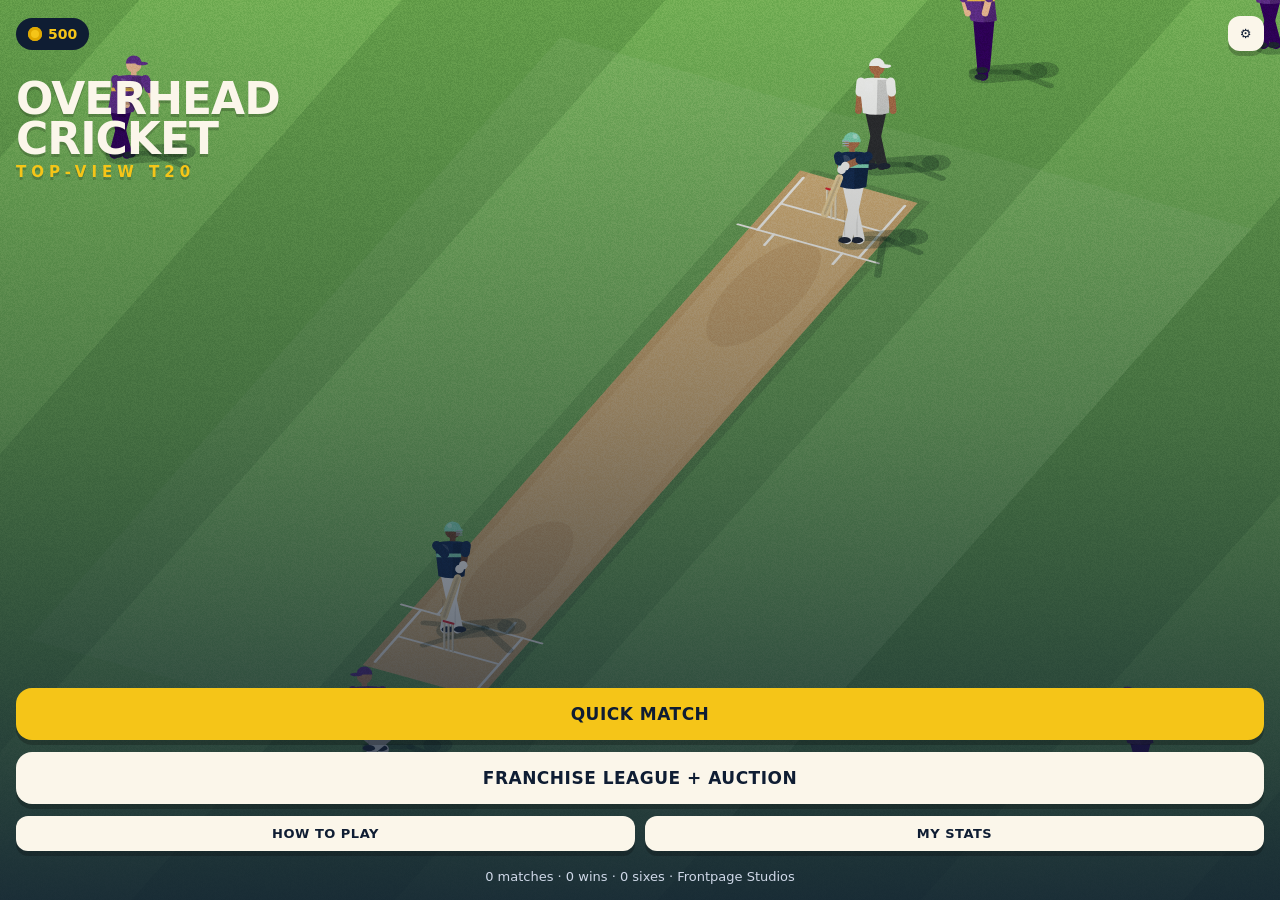
==== web/index.html @ af2a9da7 "Overhead Cricket v0.3 — Phases 1-3: iso/top view engine, laws, bowling, auction, league Co-Authored-" ====
<!doctype html>
<html lang="en">
<head>
<meta charset="utf-8">
<meta name="viewport" content="width=device-width,initial-scale=1,maximum-scale=1,user-scalable=no,viewport-fit=cover">
<meta name="theme-color" content="#2f6f3a">
<title>Overhead Cricket</title>
<link rel="stylesheet" href="css/game.css">
</head>
<body>
<div id="app">
  <canvas id="game"></canvas>
  <div id="hud"></div>
  <div id="ui"></div>
  <div id="toast"></div>
</div>
<script src="js/util.js"></script>
<script src="js/data.js"></script>
<script src="js/audio.js"></script>
<script src="js/render.js"></script>
<script src="js/rules.js"></script>
<script src="js/sim.js"></script>
<script src="js/play.js"></script>
<script src="js/auction.js"></script>
<script src="js/league.js"></script>
<script src="js/ui.js"></script>
<script src="js/main.js"></script>
</body>
</html>
---- web/css/game.css ----
:root {
  --ink: #0f1d33; --cream: #fbf6ea; --yellow: #f5c518; --red: #e8443a; --blue: #2f66a3; --blue-d: #1d3f6b;
  --green: #4c8a39; --green-l: #7fc25a; --card: rgba(251, 246, 234, .97); --muted: #6b7486;
  --safe-t: env(safe-area-inset-top, 0px); --safe-b: env(safe-area-inset-bottom, 0px);
  --f: Roboto, "Segoe UI", "Helvetica Neue", system-ui, sans-serif; --fb: "Segoe UI", Roboto, system-ui, sans-serif;
}
* { box-sizing: border-box; -webkit-tap-highlight-color: transparent; user-select: none; -webkit-user-select: none; }
html, body { margin: 0; height: 100%; overflow: hidden; background: var(--blue-d); font-family: var(--fb); color: var(--ink); touch-action: none; overscroll-behavior: none; }
#app { position: fixed; inset: 0; }
#game { position: absolute; inset: 0; display: block; }
#hud, #ui { position: absolute; inset: 0; pointer-events: none; }
#ui > * , #hud > * { pointer-events: auto; }
button { font-family: var(--f); font-weight: 900; border: 0; cursor: pointer; color: inherit; }

/* ---------- Generic screen ---------- */
.screen { position: absolute; inset: 0; display: flex; flex-direction: column; padding: calc(var(--safe-t) + 16px) 16px calc(var(--safe-b) + 16px); overflow-y: auto; -webkit-overflow-scrolling: touch; touch-action: pan-y; }
.screen.solid { background: var(--cream); }
.screen.dim { background: linear-gradient(180deg, rgba(15,29,51,.0) 0%, rgba(15,29,51,.35) 45%, rgba(15,29,51,.88) 100%); }
.title { font-family: var(--f); font-weight: 900; font-size: 44px; line-height: .9; letter-spacing: -1px; color: var(--cream); text-transform: uppercase; text-shadow: 0 3px 0 rgba(0,0,0,.18); margin: 0; }
.title small { display: block; font-size: 15px; letter-spacing: 5px; color: var(--yellow); margin-top: 8px; }
.h2 { font-family: var(--f); font-weight: 900; font-size: 24px; text-transform: uppercase; letter-spacing: -.3px; margin: 4px 0 12px; }
.h3 { font-family: var(--f); font-weight: 900; font-size: 13px; text-transform: uppercase; letter-spacing: 2px; color: var(--muted); margin: 14px 0 8px; }
.spacer { flex: 1; }
.row { display: flex; gap: 10px; align-items: center; }
.col { display: flex; flex-direction: column; gap: 10px; }
.wrap { flex-wrap: wrap; }
.btn { background: var(--yellow); color: var(--ink); font-size: 17px; text-transform: uppercase; letter-spacing: .5px; padding: 16px 18px; border-radius: 16px; box-shadow: 0 5px 0 rgba(0,0,0,.22); transition: transform .08s; width: 100%; }
.btn:active { transform: translateY(3px); box-shadow: 0 2px 0 rgba(0,0,0,.22); }
.btn.alt { background: var(--cream); }
.btn.dark { background: var(--ink); color: var(--cream); }
.btn.red { background: var(--red); color: #fff; }
.btn.green { background: var(--green-l); }
.btn.small { font-size: 13px; padding: 10px 12px; border-radius: 12px; width: auto; }
.btn[disabled] { opacity: .45; }
.chip { font-family: var(--f); font-weight: 900; font-size: 13px; text-transform: uppercase; padding: 10px 12px; border-radius: 12px; background: #fff; border: 2px solid transparent; }
.chip.on { background: var(--ink); color: var(--cream); }
.card { background: var(--card); border-radius: 20px; padding: 16px; box-shadow: 0 8px 0 rgba(0,0,0,.12); }
.coins { font-family: var(--f); font-weight: 900; background: var(--ink); color: var(--yellow); padding: 8px 12px; border-radius: 999px; font-size: 14px; display: inline-flex; gap: 6px; align-items: center; }
.coin-i { width: 14px; height: 14px; border-radius: 50%; background: var(--yellow); box-shadow: inset 0 0 0 3px #e0a800; display: inline-block; }
.menu-btns .btn { margin-bottom: 12px; }
.muted { color: var(--muted); font-size: 13px; }
.badge { width: 44px; height: 44px; border-radius: 12px; display: grid; place-items: center; font-family: var(--f); font-weight: 900; font-size: 12px; color: #fff; flex: none; position: relative; overflow: hidden; }
.badge::after { content: ""; position: absolute; right: -10px; bottom: -10px; width: 30px; height: 30px; border-radius: 50%; background: var(--b2); opacity: .9; }
.badge span { position: relative; z-index: 1; text-shadow: 0 1px 0 rgba(0,0,0,.3); }
.team-grid { display: grid; grid-template-columns: repeat(2, 1fr); gap: 10px; }
.team-pick { display: flex; gap: 10px; align-items: center; padding: 10px; border-radius: 14px; background: #fff; border: 3px solid transparent; font-family: var(--f); font-weight: 900; font-size: 12px; text-align: left; text-transform: uppercase; }
.team-pick.on { border-color: var(--ink); }
.team-pick.dis { opacity: .35; }

/* ---------- HUD ---------- */
.scorebug { position: absolute; top: calc(var(--safe-t) + 10px); left: 10px; right: 64px; background: var(--ink); color: var(--cream); border-radius: 16px; overflow: hidden; box-shadow: 0 5px 0 rgba(0,0,0,.2); }
.sb-top { display: flex; align-items: stretch; }
.sb-team { font-family: var(--f); font-weight: 900; padding: 10px 10px; font-size: 14px; color: #fff; display: flex; align-items: center; }
.sb-score { font-family: var(--f); font-weight: 900; font-size: 26px; padding: 6px 10px; display: flex; align-items: baseline; gap: 6px; }
.sb-score small { font-size: 13px; color: #a9b6cc; }
.sb-req { margin-left: auto; padding: 6px 10px; font-size: 11px; text-align: right; color: #c9d4e6; display: flex; flex-direction: column; justify-content: center; font-weight: 700; }
.sb-req b { color: var(--yellow); font-family: var(--f); font-weight: 900; font-size: 13px; }
.sb-bot { display: flex; justify-content: space-between; font-size: 12px; padding: 6px 10px; background: rgba(255,255,255,.07); font-weight: 700; gap: 8px; }
.sb-bot .on { color: var(--yellow); }
.freehit { background: var(--yellow); color: var(--ink); font-family: var(--f); font-weight: 900; font-size: 11px; padding: 4px 8px; text-align: center; letter-spacing: 2px; }
.pause { position: absolute; top: calc(var(--safe-t) + 10px); right: 10px; width: 46px; height: 46px; border-radius: 14px; background: var(--ink); color: var(--cream); font-size: 18px; box-shadow: 0 5px 0 rgba(0,0,0,.2); }
.over-strip { position: absolute; bottom: calc(var(--safe-b) + 12px); left: 10px; display: flex; gap: 5px; flex-wrap: wrap; max-width: 60%; }
.ball-chip { min-width: 28px; height: 28px; border-radius: 14px; background: rgba(15,29,51,.85); color: #fff; font-family: var(--f); font-weight: 900; font-size: 11px; display: grid; place-items: center; padding: 0 6px; }
.ball-chip.b4 { background: #2f66a3; } .ball-chip.b6 { background: var(--yellow); color: var(--ink); } .ball-chip.bw { background: var(--red); } .ball-chip.bx { background: #8a6fd1; }
.run-btn { position: absolute; right: 12px; bottom: calc(var(--safe-b) + 12px); width: 92px; height: 92px; border-radius: 50%; background: var(--yellow); font-size: 20px; box-shadow: 0 6px 0 rgba(0,0,0,.25); display: none; }
.run-btn.show { display: block; }
.run-btn:active { transform: translateY(3px); }
.hint { position: absolute; left: 50%; transform: translateX(-50%); bottom: calc(var(--safe-b) + 120px); background: rgba(15,29,51,.85); color: var(--cream); padding: 10px 14px; border-radius: 14px; font-weight: 800; font-size: 13px; text-align: center; max-width: 86%; pointer-events: none; }
.speed { position: absolute; top: calc(var(--safe-t) + 112px); right: 10px; background: rgba(15,29,51,.8); color: var(--cream); font-family: var(--f); font-weight: 900; font-size: 12px; padding: 6px 10px; border-radius: 10px; pointer-events: none; }

/* ---------- Bowling controls ---------- */
.bowl-panel { position: absolute; left: 0; right: 0; bottom: 0; padding: 12px 12px calc(var(--safe-b) + 12px); background: linear-gradient(180deg, transparent, rgba(15,29,51,.85) 30%); }
.bowl-panel .types { display: flex; gap: 6px; overflow-x: auto; padding-bottom: 8px; }
.bowl-panel .types .chip { flex: none; }
.meter { position: relative; height: 34px; border-radius: 17px; overflow: hidden; background: linear-gradient(90deg, #e8443a 0%, #f5c518 30%, #7fc25a 42%, #7fc25a 62%, #f5c518 74%, #f5a518 88%, #e8443a 90%, #e8443a 100%); margin: 10px 0; box-shadow: inset 0 0 0 3px rgba(0,0,0,.2); }
.meter .needle { position: absolute; top: -4px; bottom: -4px; width: 6px; margin-left: -3px; background: var(--ink); border-radius: 3px; box-shadow: 0 0 0 2px #fff; }
.meter-label { display: flex; justify-content: space-between; font-family: var(--f); font-weight: 900; font-size: 10px; color: var(--cream); letter-spacing: 1px; }

/* ---------- Sheets / modals ---------- */
.sheet { position: absolute; inset: 0; background: rgba(15,29,51,.6); display: flex; align-items: flex-end; }
.sheet .card { width: 100%; border-radius: 24px 24px 0 0; padding-bottom: calc(var(--safe-b) + 18px); max-height: 88%; overflow-y: auto; touch-action: pan-y; }
.list-item { display: flex; align-items: center; gap: 10px; padding: 12px; border-radius: 14px; background: #fff; margin-bottom: 8px; width: 100%; text-align: left; font-family: var(--fb); }
.list-item b { font-family: var(--f); font-weight: 900; font-size: 14px; }
.list-item .meta { font-size: 12px; color: var(--muted); font-weight: 700; }
.list-item .r { margin-left: auto; text-align: right; }
.list-item.sel { outline: 3px solid var(--ink); }
.list-item.dis { opacity: .4; }
.ovr { font-family: var(--f); font-weight: 900; width: 40px; height: 40px; border-radius: 12px; display: grid; place-items: center; font-size: 15px; background: var(--ink); color: var(--yellow); flex: none; }
.role { font-family: var(--f); font-weight: 900; font-size: 10px; padding: 3px 6px; border-radius: 6px; background: #e9e3d3; margin-left: 4px; }
.os { font-family: var(--f); font-weight: 900; font-size: 10px; padding: 3px 6px; border-radius: 6px; background: var(--blue); color: #fff; margin-left: 4px; }

table.sc { width: 100%; border-collapse: collapse; font-size: 12px; margin-bottom: 10px; }
table.sc th { text-align: right; font-size: 10px; color: var(--muted); text-transform: uppercase; padding: 4px; }
table.sc th:first-child, table.sc td:first-child { text-align: left; }
table.sc td { padding: 6px 4px; border-top: 1px solid #e7e0cf; text-align: right; font-weight: 700; }
table.sc td .how { display: block; font-size: 10px; color: var(--muted); font-weight: 600; }
.inn-head { display: flex; justify-content: space-between; font-family: var(--f); font-weight: 900; padding: 10px 12px; border-radius: 12px; color: #fff; margin: 12px 0 6px; }

/* ---------- Toss ---------- */
.coin3d { width: 130px; height: 130px; border-radius: 50%; margin: 30px auto; background: radial-gradient(circle at 35% 30%, #ffe27a, #f5c518 45%, #c99400); box-shadow: inset 0 0 0 8px #e0a800, 0 14px 0 rgba(0,0,0,.18); display: grid; place-items: center; font-family: var(--f); font-weight: 900; font-size: 22px; color: #7a5600; }
.coin3d.flip { animation: flip 1.4s cubic-bezier(.3,.7,.3,1); }
@keyframes flip { 0% { transform: translateY(0) rotateX(0); } 50% { transform: translateY(-120px) rotateX(1440deg); } 100% { transform: translateY(0) rotateX(2880deg); } }

/* ---------- Auction ---------- */
.auction { background: var(--blue-d); color: var(--cream); }
.purses { display: flex; gap: 6px; overflow-x: auto; padding-bottom: 6px; flex: none; }
.purse { flex: none; background: rgba(255,255,255,.08); border-radius: 12px; padding: 6px 8px; display: flex; gap: 6px; align-items: center; font-family: var(--f); font-weight: 900; font-size: 11px; }
.purse .badge { width: 26px; height: 26px; border-radius: 8px; font-size: 8px; }
.purse.me { background: var(--yellow); color: var(--ink); }
.purse.lead { outline: 2px solid var(--yellow); }
.lot { background: var(--cream); color: var(--ink); border-radius: 22px; padding: 16px; margin: 10px 0; position: relative; overflow: hidden; }
.lot .set { font-family: var(--f); font-weight: 900; font-size: 11px; letter-spacing: 3px; color: var(--muted); text-transform: uppercase; }
.lot .nm { font-family: var(--f); font-weight: 900; font-size: 26px; line-height: 1; margin: 6px 0; text-transform: uppercase; }
.bars { display: grid; grid-template-columns: 50px 1fr 30px; gap: 6px 8px; align-items: center; font-size: 11px; font-weight: 800; margin-top: 10px; }
.bar { height: 10px; border-radius: 5px; background: #e7e0cf; overflow: hidden; } .bar i { display: block; height: 100%; background: var(--blue); border-radius: 5px; }
.bid-now { display: flex; align-items: center; justify-content: space-between; background: var(--ink); color: var(--cream); border-radius: 18px; padding: 12px 14px; }
.bid-now .amt { font-family: var(--f); font-weight: 900; font-size: 34px; color: var(--yellow); display: flex; align-items: center; gap: 8px; }
.going { font-family: var(--f); font-weight: 900; font-size: 12px; letter-spacing: 2px; color: var(--yellow); text-transform: uppercase; height: 16px; margin-top: 6px; }
.sold-stamp { position: absolute; right: 14px; top: 18px; transform: rotate(-12deg); font-family: var(--f); font-weight: 900; font-size: 30px; color: var(--red); border: 4px solid var(--red); padding: 2px 10px; border-radius: 10px; }
.sold-stamp.unsold { color: var(--muted); border-color: var(--muted); }
.log { font-size: 12px; color: #b9c6dc; font-weight: 700; max-height: 92px; overflow: hidden; }

#toast { position: absolute; left: 50%; top: calc(var(--safe-t) + 120px); transform: translateX(-50%); pointer-events: none; }
.toast { background: var(--ink); color: var(--cream); font-family: var(--f); font-weight: 900; font-size: 14px; padding: 12px 16px; border-radius: 14px; box-shadow: 0 6px 0 rgba(0,0,0,.2); animation: tin .25s; white-space: nowrap; }
@keyframes tin { from { opacity: 0; transform: translateY(-10px); } }
.pts-table td, .pts-table th { padding: 7px 4px; }
.fx { display: flex; align-items: center; justify-content: space-between; gap: 8px; }
.vs { font-family: var(--f); font-weight: 900; font-size: 14px; color: var(--muted); }
.result-hero { text-align: center; color: var(--cream); padding-top: 30px; }
.result-hero .big { font-family: var(--f); font-weight: 900; font-size: 34px; line-height: 1; text-transform: uppercase; }
.reward { display: flex; justify-content: space-between; font-weight: 800; font-size: 14px; padding: 6px 0; border-bottom: 1px dashed #e0d8c4; }
.toggle { display: flex; justify-content: space-between; align-items: center; padding: 14px; background: #fff; border-radius: 14px; margin-bottom: 8px; font-weight: 800; }
.sw { width: 52px; height: 30px; border-radius: 15px; background: #cfc8b6; position: relative; }
.sw::after { content: ""; position: absolute; left: 3px; top: 3px; width: 24px; height: 24px; border-radius: 50%; background: #fff; transition: left .15s; }
.sw.on { background: var(--green-l); } .sw.on::after { left: 25px; }
.howto p { font-size: 14px; line-height: 1.45; font-weight: 600; margin: 6px 0; }
.howto b { font-family: var(--f); font-weight: 900; font-size: 13px; }
.pill { display: inline-block; font-family: var(--f); font-weight: 900; font-size: 10px; padding: 4px 8px; background: var(--ink); color: var(--yellow); border-radius: 999px; letter-spacing: 1px; }
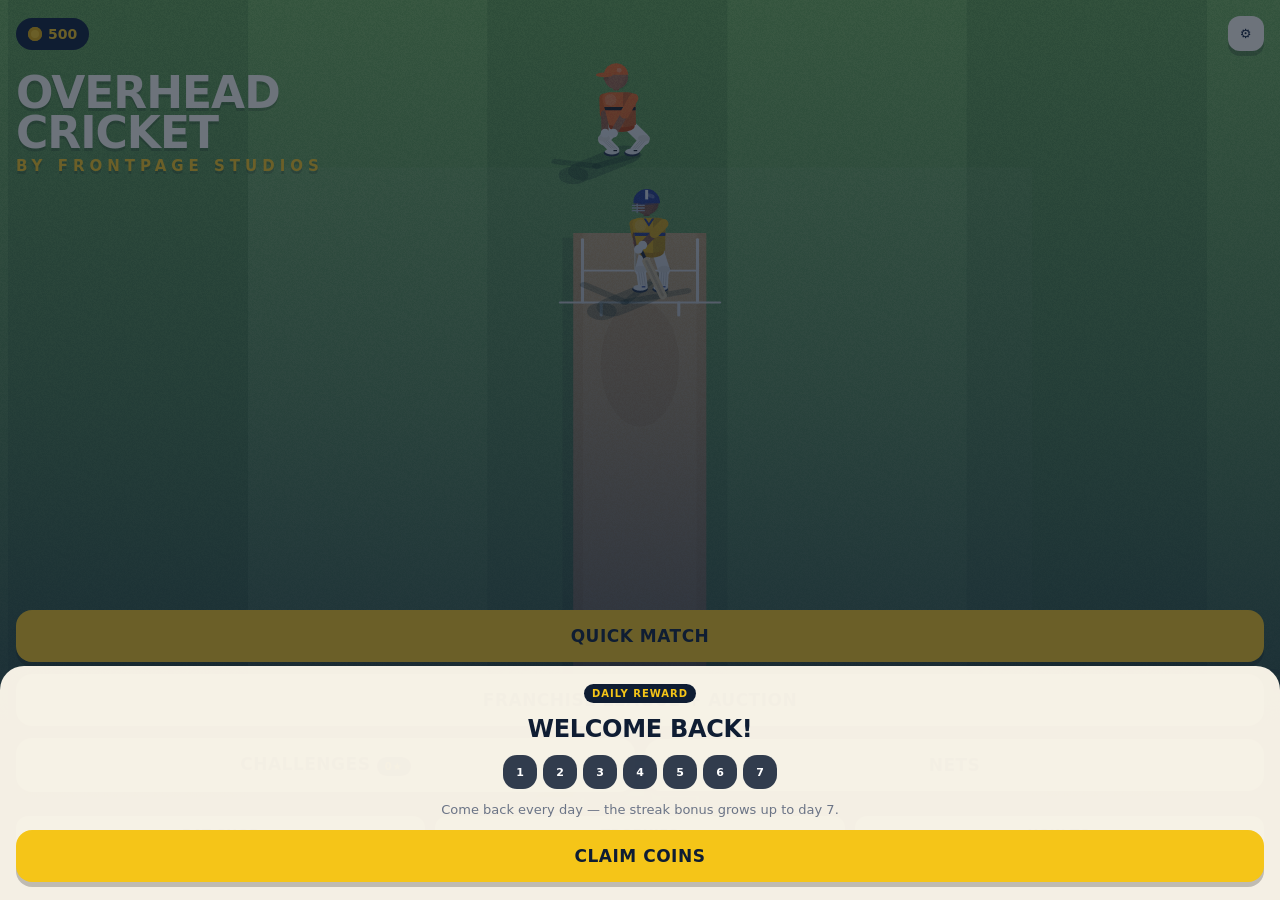
==== commit 6b453b7c: "v1.0 — Phases 4-7: tap batting, 3 camera angles, new characters, stadium, challenges, nets, shop, tr" ====
--- a/web/index.html
+++ b/web/index.html
@@ -13,11 +13,14 @@
   <div id="hud"></div>
   <div id="ui"></div>
   <div id="toast"></div>
+  <div id="splash"><div class="sp-in"><div class="sp-small">FRONTPAGE STUDIOS</div><div class="sp-big">OVERHEAD<br>CRICKET</div></div></div>
 </div>
 <script src="js/util.js"></script>
 <script src="js/data.js"></script>
 <script src="js/audio.js"></script>
 <script src="js/render.js"></script>
+<script src="js/art.js"></script>
+<script src="js/extras.js"></script>
 <script src="js/rules.js"></script>
 <script src="js/sim.js"></script>
 <script src="js/play.js"></script>
--- a/web/css/game.css
+++ b/web/css/game.css
@@ -65,7 +65,7 @@
 .run-btn { position: absolute; right: 12px; bottom: calc(var(--safe-b) + 12px); width: 92px; height: 92px; border-radius: 50%; background: var(--yellow); font-size: 20px; box-shadow: 0 6px 0 rgba(0,0,0,.25); display: none; }
 .run-btn.show { display: block; }
 .run-btn:active { transform: translateY(3px); }
-.hint { position: absolute; left: 50%; transform: translateX(-50%); bottom: calc(var(--safe-b) + 120px); background: rgba(15,29,51,.85); color: var(--cream); padding: 10px 14px; border-radius: 14px; font-weight: 800; font-size: 13px; text-align: center; max-width: 86%; pointer-events: none; }
+.hint { position: absolute; left: 12px; right: 116px; bottom: calc(var(--safe-b) + 100px); font-size: 12px !important; background: rgba(15,29,51,.85); color: var(--cream); padding: 10px 14px; border-radius: 14px; font-weight: 800; text-align: center; pointer-events: none; }
 .speed { position: absolute; top: calc(var(--safe-t) + 112px); right: 10px; background: rgba(15,29,51,.8); color: var(--cream); font-family: var(--f); font-weight: 900; font-size: 12px; padding: 6px 10px; border-radius: 10px; pointer-events: none; }
 
 /* ---------- Bowling controls ---------- */
@@ -136,3 +136,12 @@
 .howto p { font-size: 14px; line-height: 1.45; font-weight: 600; margin: 6px 0; }
 .howto b { font-family: var(--f); font-weight: 900; font-size: 13px; }
 .pill { display: inline-block; font-family: var(--f); font-weight: 900; font-size: 10px; padding: 4px 8px; background: var(--ink); color: var(--yellow); border-radius: 999px; letter-spacing: 1px; }
+.comm { position: absolute; left: 10px; right: 112px; bottom: calc(var(--safe-b) + 50px); background: rgba(15,29,51,.9); color: var(--cream); padding: 9px 12px; border-radius: 12px; font-weight: 800; font-size: 13px; opacity: 0; transform: translateY(8px); transition: opacity .25s, transform .25s; pointer-events: none; z-index: 5; }
+.comm.show { opacity: 1; transform: none; }
+
+#splash { position: absolute; inset: 0; background: var(--blue-d); display: grid; place-items: center; z-index: 50; transition: opacity .55s; }
+#splash.out { opacity: 0; pointer-events: none; }
+.sp-in { text-align: center; animation: spin-in .9s cubic-bezier(.2,.9,.3,1.2); }
+.sp-small { font-family: var(--f); font-weight: 900; letter-spacing: 6px; font-size: 12px; color: var(--yellow); }
+.sp-big { font-family: var(--f); font-weight: 900; font-size: 46px; line-height: .9; color: var(--cream); margin-top: 10px; }
+@keyframes spin-in { from { transform: scale(.7); opacity: 0; } }
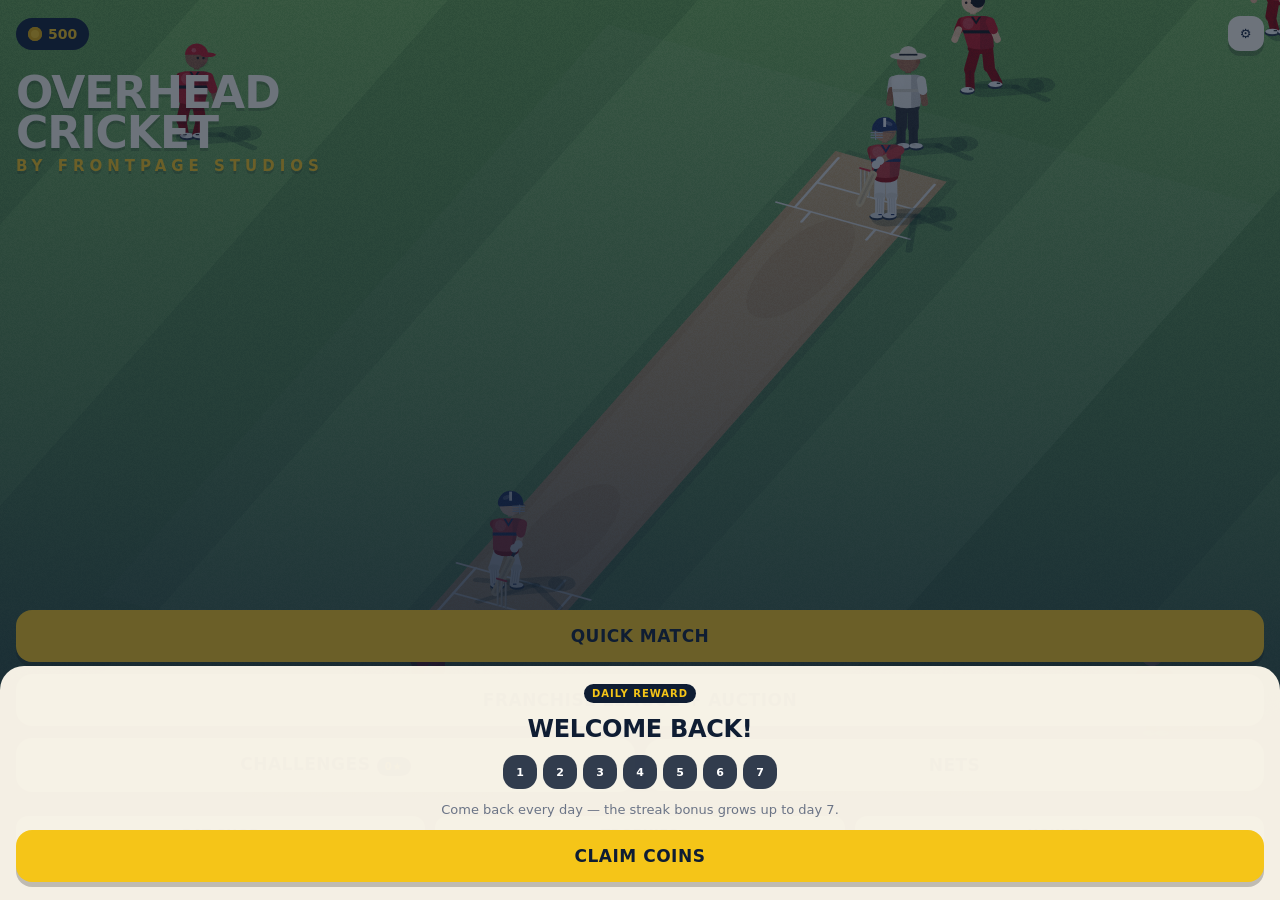
==== commit c1b441eb: "v2.0 — full 3D redesign: three.js, behind-batsman camera, cel-shaded rigged players, real shadows, s" ====
--- a/web/index.html
+++ b/web/index.html
@@ -9,18 +9,21 @@
 </head>
 <body>
 <div id="app">
+  <canvas id="gl"></canvas>
   <canvas id="game"></canvas>
   <div id="hud"></div>
   <div id="ui"></div>
   <div id="toast"></div>
   <div id="splash"><div class="sp-in"><div class="sp-small">FRONTPAGE STUDIOS</div><div class="sp-big">OVERHEAD<br>CRICKET</div></div></div>
 </div>
+<script src="vendor/three.min.js"></script>
 <script src="js/util.js"></script>
 <script src="js/data.js"></script>
 <script src="js/audio.js"></script>
 <script src="js/render.js"></script>
 <script src="js/art.js"></script>
 <script src="js/extras.js"></script>
+<script src="js/scene3d.js"></script>
 <script src="js/rules.js"></script>
 <script src="js/sim.js"></script>
 <script src="js/play.js"></script>
--- a/web/css/game.css
+++ b/web/css/game.css
@@ -7,7 +7,8 @@
 * { box-sizing: border-box; -webkit-tap-highlight-color: transparent; user-select: none; -webkit-user-select: none; }
 html, body { margin: 0; height: 100%; overflow: hidden; background: var(--blue-d); font-family: var(--fb); color: var(--ink); touch-action: none; overscroll-behavior: none; }
 #app { position: fixed; inset: 0; }
-#game { position: absolute; inset: 0; display: block; }
+#gl, #game { position: absolute; inset: 0; display: block; width: 100%; height: 100%; }
+#game { background: transparent; }
 #hud, #ui { position: absolute; inset: 0; pointer-events: none; }
 #ui > * , #hud > * { pointer-events: auto; }
 button { font-family: var(--f); font-weight: 900; border: 0; cursor: pointer; color: inherit; }
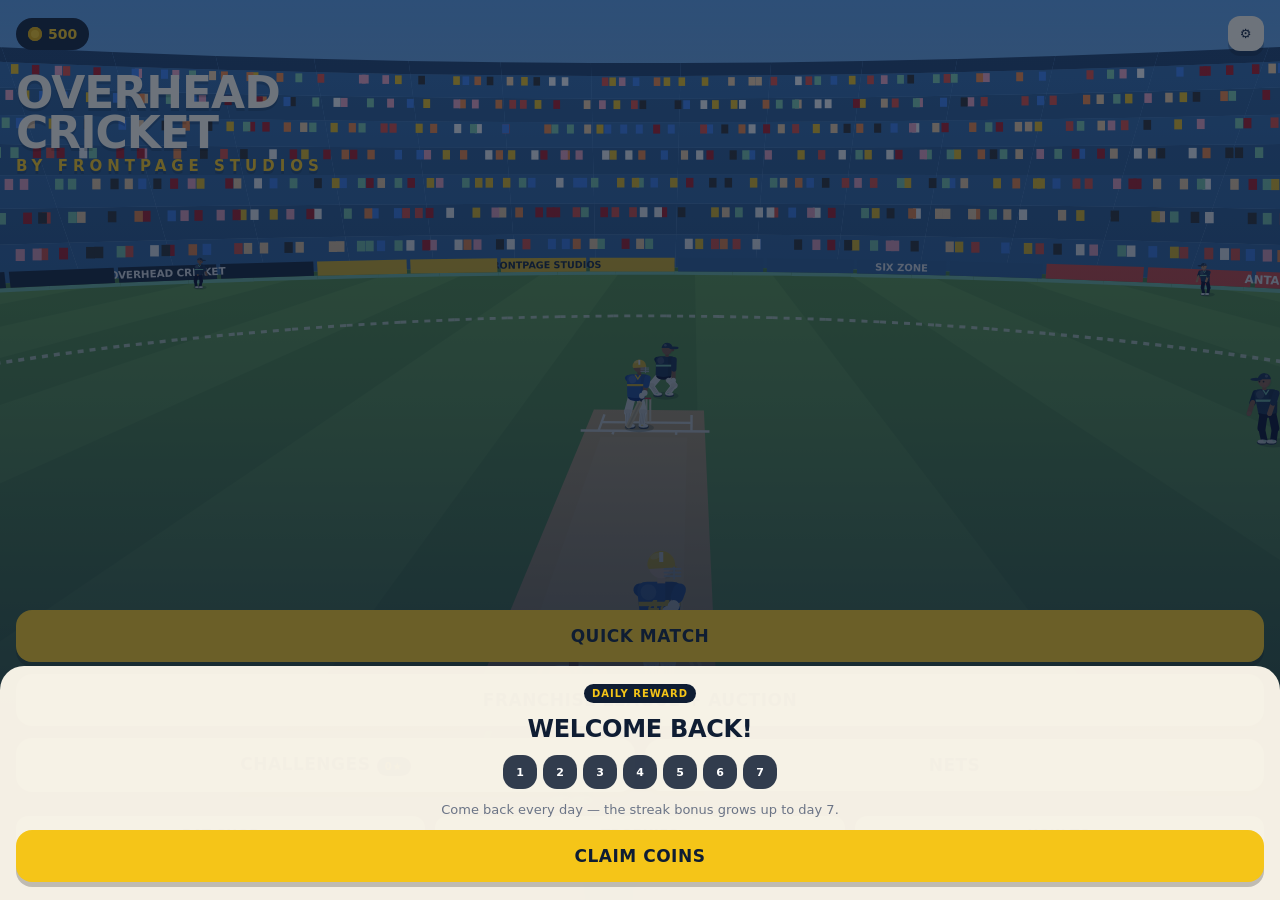
==== commit 40fd3479: "v2.1 — replace WebGL with 2D perspective renderer (Stick Cricket view), fixes black screen Co-Author" ====
--- a/web/index.html
+++ b/web/index.html
@@ -9,21 +9,19 @@
 </head>
 <body>
 <div id="app">
-  <canvas id="gl"></canvas>
   <canvas id="game"></canvas>
   <div id="hud"></div>
   <div id="ui"></div>
   <div id="toast"></div>
   <div id="splash"><div class="sp-in"><div class="sp-small">FRONTPAGE STUDIOS</div><div class="sp-big">OVERHEAD<br>CRICKET</div></div></div>
 </div>
-<script src="vendor/three.min.js"></script>
 <script src="js/util.js"></script>
 <script src="js/data.js"></script>
 <script src="js/audio.js"></script>
 <script src="js/render.js"></script>
 <script src="js/art.js"></script>
 <script src="js/extras.js"></script>
-<script src="js/scene3d.js"></script>
+<script src="js/persp.js"></script>
 <script src="js/rules.js"></script>
 <script src="js/sim.js"></script>
 <script src="js/play.js"></script>
--- a/web/css/game.css
+++ b/web/css/game.css
@@ -7,7 +7,7 @@
 * { box-sizing: border-box; -webkit-tap-highlight-color: transparent; user-select: none; -webkit-user-select: none; }
 html, body { margin: 0; height: 100%; overflow: hidden; background: var(--blue-d); font-family: var(--fb); color: var(--ink); touch-action: none; overscroll-behavior: none; }
 #app { position: fixed; inset: 0; }
-#gl, #game { position: absolute; inset: 0; display: block; width: 100%; height: 100%; }
+#game { position: absolute; inset: 0; display: block; width: 100%; height: 100%; }
 #game { background: transparent; }
 #hud, #ui { position: absolute; inset: 0; pointer-events: none; }
 #ui > * , #hud > * { pointer-events: auto; }
